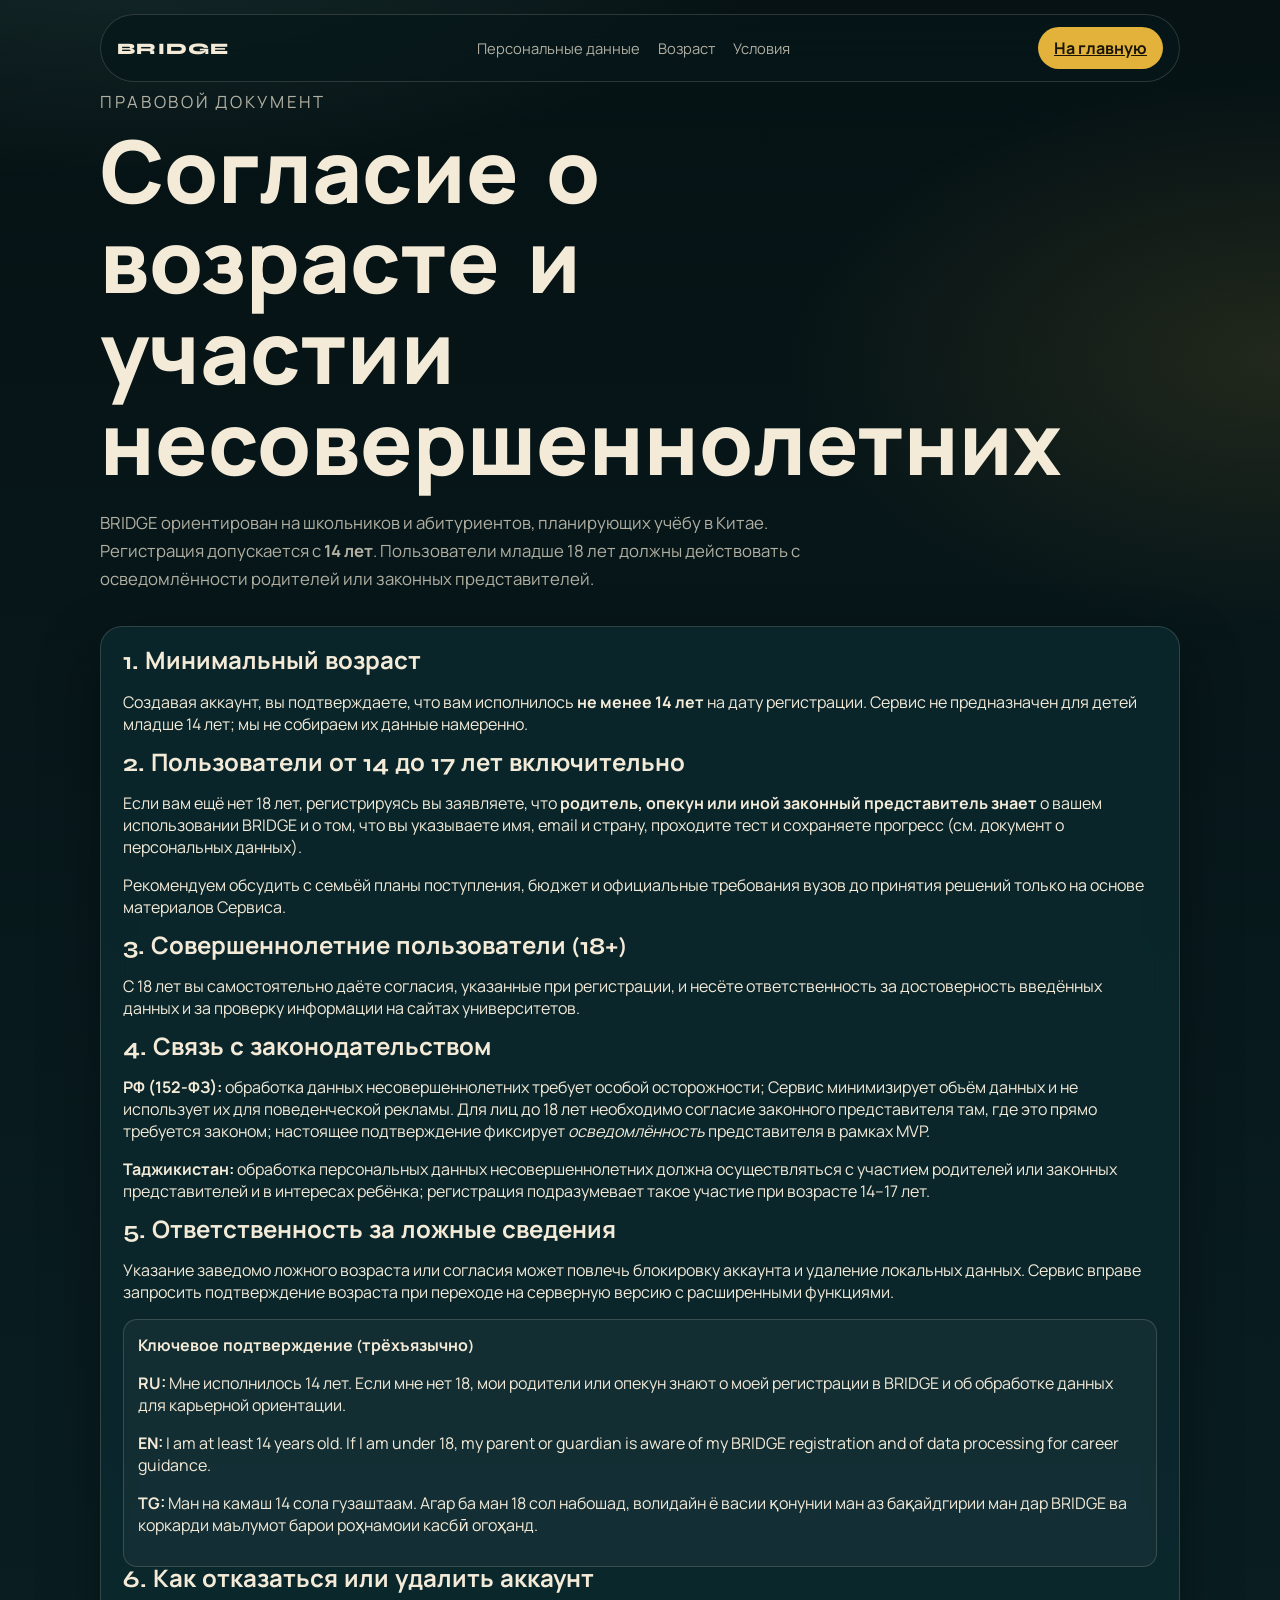
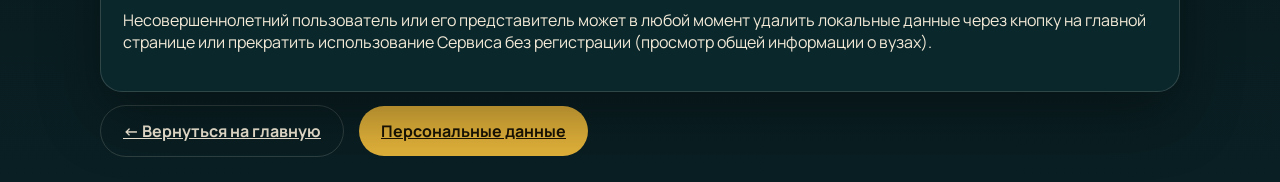
==== docs/bridge-career-guide/legal/age-consent.html @ 79f92da6 "Add BRIDGE legal pages: privacy, age consent, and terms Co-authored-by: Sher018 <Sher018@users.norep" ====
<!DOCTYPE html>
<html lang="ru">
<head>
  <meta charset="UTF-8" />
  <meta name="viewport" content="width=device-width, initial-scale=1, viewport-fit=cover" />
  <title>BRIDGE — Согласие о возрасте и участии несовершеннолетних</title>
  <meta name="description" content="Возрастные требования BRIDGE: 14+, осведомлённость родителей до 18 лет." />
  <link rel="preconnect" href="https://fonts.googleapis.com" />
  <link rel="preconnect" href="https://fonts.gstatic.com" crossorigin />
  <link href="https://fonts.googleapis.com/css2?family=Manrope:wght@400;500;600;700&family=Syne:wght@600;700;800&display=swap" rel="stylesheet" />
  <link rel="stylesheet" href="../styles.css" />
</head>
<body>
  <nav class="topnav" aria-label="Навигация">
    <a class="logo" href="../index.html">BRIDGE</a>
    <div class="nav-links">
      <a href="privacy-consent.html">Персональные данные</a>
      <a href="age-consent.html">Возраст</a>
      <a href="terms.html">Условия</a>
    </div>
    <a class="nav-cta" href="../index.html#auth">На главную</a>
  </nav>

  <main>
    <section>
      <div class="section-head">
        <p class="eyebrow">Правовой документ</p>
        <h1>Согласие о возрасте и участии несовершеннолетних</h1>
        <p class="lead">
          BRIDGE ориентирован на школьников и абитуриентов, планирующих учёбу в Китае. Регистрация допускается
          с <strong>14 лет</strong>. Пользователи младше 18 лет должны действовать с осведомлённости родителей или законных представителей.
        </p>
      </div>

      <article class="glass card">
        <h2>1. Минимальный возраст</h2>
        <p>
          Создавая аккаунт, вы подтверждаете, что вам исполнилось <strong>не менее 14 лет</strong> на дату регистрации.
          Сервис не предназначен для детей младше 14 лет; мы не собираем их данные намеренно.
        </p>

        <h2>2. Пользователи от 14 до 17 лет включительно</h2>
        <p>
          Если вам ещё нет 18 лет, регистрируясь вы заявляете, что <strong>родитель, опекун или иной законный представитель
          знает</strong> о вашем использовании BRIDGE и о том, что вы указываете имя, email и страну, проходите тест
          и сохраняете прогресс (см. документ о персональных данных).
        </p>
        <p>
          Рекомендуем обсудить с семьёй планы поступления, бюджет и официальные требования вузов до принятия решений
          только на основе материалов Сервиса.
        </p>

        <h2>3. Совершеннолетние пользователи (18+)</h2>
        <p>
          С 18 лет вы самостоятельно даёте согласия, указанные при регистрации, и несёте ответственность за достоверность
          введённых данных и за проверку информации на сайтах университетов.
        </p>

        <h2>4. Связь с законодательством</h2>
        <p>
          <strong>РФ (152-ФЗ):</strong> обработка данных несовершеннолетних требует особой осторожности; Сервис минимизирует
          объём данных и не использует их для поведенческой рекламы. Для лиц до 18 лет необходимо согласие законного представителя
          там, где это прямо требуется законом; настоящее подтверждение фиксирует <em>осведомлённость</em> представителя в рамках MVP.
        </p>
        <p>
          <strong>Таджикистан:</strong> обработка персональных данных несовершеннолетних должна осуществляться с участием
          родителей или законных представителей и в интересах ребёнка; регистрация подразумевает такое участие при возрасте 14–17 лет.
        </p>

        <h2>5. Ответственность за ложные сведения</h2>
        <p>
          Указание заведомо ложного возраста или согласия может повлечь блокировку аккаунта и удаление локальных данных.
          Сервис вправе запросить подтверждение возраста при переходе на серверную версию с расширенными функциями.
        </p>

        <div class="legal-box">
          <h4>Ключевое подтверждение (трёхъязычно)</h4>
          <p><strong>RU:</strong> Мне исполнилось 14 лет. Если мне нет 18, мои родители или опекун знают о моей регистрации в BRIDGE и об обработке данных для карьерной ориентации.</p>
          <p><strong>EN:</strong> I am at least 14 years old. If I am under 18, my parent or guardian is aware of my BRIDGE registration and of data processing for career guidance.</p>
          <p><strong>TG:</strong> Ман на камаш 14 сола гузаштаам. Агар ба ман 18 сол набошад, волидайн ё васии қонунии ман аз бақайдгирии ман дар BRIDGE ва коркарди маълумот барои роҳнамоии касбӣ огоҳанд.</p>
        </div>

        <h2>6. Как отказаться или удалить аккаунт</h2>
        <p>
          Несовершеннолетний пользователь или его представитель может в любой момент удалить локальные данные через кнопку
          на главной странице или прекратить использование Сервиса без регистрации (просмотр общей информации о вузах).
        </p>
      </article>

      <p style="margin-top: 28px;">
        <a class="btn ghost" href="../index.html">← Вернуться на главную</a>
        <a class="btn primary" href="privacy-consent.html" style="margin-left: 12px;">Персональные данные</a>
      </p>
    </section>
  </main>
</body>
</html>
---- docs/bridge-career-guide/styles.css ----
:root {
  --ink: #07171a;
  --deep: #0c2c31;
  --teal: #1f6f78;
  --mint: #7dccc4;
  --gold: #e2b23a;
  --sand: #f3ead7;
  --fog: rgba(243, 234, 215, 0.72);
  --card: rgba(12, 44, 49, 0.72);
  --line: rgba(243, 234, 215, 0.16);
  --ok: #62d6a4;
  --warn: #e2b23a;
  --soft: #9eb4b8;
  --radius: 22px;
  --shadow: 0 24px 60px rgba(0, 0, 0, 0.35);
  --font: "Manrope", system-ui, sans-serif;
  --display: "Syne", "Manrope", sans-serif;
}

* { box-sizing: border-box; }
html { scroll-behavior: smooth; }
body {
  margin: 0;
  font-family: var(--font);
  color: var(--sand);
  background:
    radial-gradient(1200px 600px at 10% -10%, rgba(126, 204, 196, 0.18), transparent 60%),
    radial-gradient(900px 500px at 100% 20%, rgba(226, 178, 58, 0.12), transparent 55%),
    linear-gradient(180deg, #061214 0%, var(--ink) 40%, #0a1f23 100%);
  min-height: 100vh;
  overflow-x: hidden;
}

img { max-width: 100%; display: block; }
button, a { font: inherit; }
button { cursor: pointer; border: 0; }

.progress-bar {
  position: fixed;
  inset: 0 0 auto;
  height: 3px;
  z-index: 100;
  background: transparent;
}
.progress-bar i {
  display: block;
  height: 100%;
  width: 0%;
  background: linear-gradient(90deg, var(--mint), var(--gold));
}

.topnav {
  position: fixed;
  top: 14px;
  left: 50%;
  transform: translateX(-50%);
  width: min(1080px, calc(100% - 24px));
  z-index: 90;
  display: flex;
  align-items: center;
  justify-content: space-between;
  gap: 16px;
  padding: 12px 16px;
  border: 1px solid var(--line);
  border-radius: 999px;
  background: rgba(7, 23, 26, 0.7);
  backdrop-filter: blur(16px);
}
.logo {
  font-family: var(--display);
  font-weight: 800;
  letter-spacing: 0.08em;
  color: var(--sand);
  text-decoration: none;
}
.nav-links {
  display: flex;
  gap: 18px;
}
.nav-links a {
  color: var(--fog);
  text-decoration: none;
  font-size: 0.92rem;
}
.nav-links a:hover { color: var(--gold); }
.nav-cta {
  background: var(--gold);
  color: #1a1405;
  border-radius: 999px;
  padding: 10px 16px;
  font-weight: 700;
}

.hero {
  position: relative;
  min-height: 100vh;
  display: grid;
  align-items: end;
  padding: 120px 20px 64px;
}
.hero-media {
  position: absolute;
  inset: 0;
  z-index: 0;
}
.hero-media img {
  width: 100%;
  height: 100%;
  object-fit: cover;
  animation: ken 18s ease-in-out infinite alternate;
}
.hero-shade {
  position: absolute;
  inset: 0;
  background:
    linear-gradient(180deg, rgba(6, 18, 20, 0.35) 0%, rgba(6, 18, 20, 0.55) 40%, rgba(6, 18, 20, 0.96) 100%),
    linear-gradient(90deg, rgba(6, 18, 20, 0.75), transparent 55%);
}
.hero-content {
  position: relative;
  z-index: 1;
  width: min(980px, 100%);
  margin: 0 auto;
}
.eyebrow {
  text-transform: uppercase;
  letter-spacing: 0.16em;
  font-size: 0.78rem;
  color: var(--mint);
  margin: 0 0 14px;
}
h1, h2, h3 { font-family: var(--display); line-height: 1.05; margin: 0; }
h1 {
  font-size: clamp(2.6rem, 8vw, 5.4rem);
  font-weight: 800;
  max-width: 12ch;
}
h1 span {
  background: linear-gradient(90deg, var(--gold), #f3ead7 55%, var(--mint));
  -webkit-background-clip: text;
  background-clip: text;
  color: transparent;
}
.hero-lead {
  max-width: 38rem;
  font-size: 1.12rem;
  color: var(--fog);
  line-height: 1.6;
  margin: 22px 0 28px;
}
.hero-actions, .finale-actions { display: flex; flex-wrap: wrap; gap: 12px; }
.btn {
  border-radius: 999px;
  padding: 14px 22px;
  font-weight: 700;
  transition: transform 0.2s ease, background 0.2s ease, color 0.2s ease;
}
.btn:hover { transform: translateY(-2px); }
.btn.primary { background: var(--gold); color: #1a1405; }
.btn.ghost {
  background: transparent;
  color: var(--sand);
  border: 1px solid var(--line);
}
.btn.tiny {
  margin-top: 10px;
  padding: 8px 12px;
  font-size: 0.85rem;
  background: rgba(255,255,255,0.06);
  color: var(--sand);
  border: 1px solid var(--line);
  border-radius: 999px;
}
.hero-stats {
  display: grid;
  grid-template-columns: repeat(3, minmax(0, 1fr));
  gap: 12px;
  margin-top: 36px;
  max-width: 560px;
}
.hero-stats div {
  border: 1px solid var(--line);
  border-radius: 18px;
  padding: 14px 16px;
  background: rgba(7, 23, 26, 0.45);
}
.hero-stats strong {
  display: block;
  font-family: var(--display);
  font-size: 1.35rem;
}
.hero-stats span {
  color: var(--soft);
  font-size: 0.86rem;
}

section {
  width: min(1080px, calc(100% - 32px));
  margin: 0 auto;
  padding: 88px 0 24px;
}
.section-head { max-width: 720px; margin-bottom: 34px; }
.section-head h2 {
  font-size: clamp(2rem, 5vw, 3.3rem);
  margin-bottom: 12px;
}
.section-head p, .lead {
  color: var(--fog);
  line-height: 1.65;
  font-size: 1.05rem;
}

.glass {
  background: var(--card);
  border: 1px solid var(--line);
  border-radius: var(--radius);
  box-shadow: var(--shadow);
  backdrop-filter: blur(14px);
}
.card { padding: 22px; }
.card h3 { margin-bottom: 14px; font-size: 1.25rem; }
.card-grid {
  display: grid;
  grid-template-columns: repeat(3, minmax(0, 1fr));
  gap: 16px;
}
.chip-list {
  list-style: none;
  margin: 0;
  padding: 0;
  display: grid;
  gap: 10px;
}
.chip-list li {
  padding: 10px 12px;
  border-radius: 14px;
  background: rgba(125, 204, 196, 0.1);
  border: 1px solid rgba(125, 204, 196, 0.18);
}
.chip-list.muted li {
  background: rgba(255,255,255,0.04);
  border-color: var(--line);
  color: var(--fog);
}
.quote-card {
  padding: 24px;
  border-radius: var(--radius);
  background:
    linear-gradient(160deg, rgba(226, 178, 58, 0.22), rgba(12, 44, 49, 0.85));
  border: 1px solid rgba(226, 178, 58, 0.35);
}
.quote-card p {
  font-family: var(--display);
  font-size: 1.25rem;
  line-height: 1.35;
  margin: 0 0 14px;
}
.quote-card span { color: var(--fog); }

.meter-block {
  margin-top: 22px;
  padding: 24px;
  border-radius: var(--radius);
  border: 1px solid var(--line);
  background: rgba(7, 23, 26, 0.55);
}
.meter-block h3 { margin-bottom: 18px; }
.meters { display: grid; gap: 14px; }
.meter {
  display: grid;
  grid-template-columns: 180px 1fr;
  gap: 12px;
  align-items: center;
}
.meter span { color: var(--fog); font-size: 0.92rem; }
.meter i {
  height: 12px;
  border-radius: 999px;
  background: rgba(255,255,255,0.08);
  position: relative;
  overflow: hidden;
}
.meter i::after {
  content: "";
  position: absolute;
  inset: 0 auto 0 0;
  width: var(--v);
  border-radius: inherit;
  background: linear-gradient(90deg, var(--mint), var(--gold));
  transform: scaleX(0);
  transform-origin: left;
  transition: transform 1s ease;
}
.meter.visible i::after { transform: scaleX(1); }
.meter.weak i::after { background: linear-gradient(90deg, #8a6a4a, #c47b5a); }

.path {
  position: relative;
  width: 100%;
  max-width: none;
  padding: 0;
  margin: 72px 0;
  min-height: 720px;
  display: grid;
  align-items: center;
}
.path-bg {
  position: absolute;
  inset: 0;
}
.path-bg img {
  width: 100%;
  height: 100%;
  object-fit: cover;
  filter: saturate(0.9);
}
.path-shade {
  position: absolute;
  inset: 0;
  background:
    linear-gradient(90deg, rgba(6,18,20,0.92) 0%, rgba(6,18,20,0.78) 45%, rgba(6,18,20,0.55) 100%);
}
.path-inner {
  position: relative;
  z-index: 1;
  width: min(1080px, calc(100% - 32px));
  margin: 0 auto;
  padding: 72px 0;
}
.path-inner h2 {
  font-size: clamp(2rem, 5vw, 3.4rem);
  margin-bottom: 14px;
}
.path-choices {
  display: grid;
  grid-template-columns: 1.2fr 1fr;
  gap: 16px;
  margin-top: 28px;
}
.choice {
  padding: 24px;
  border-radius: var(--radius);
  border: 1px solid var(--line);
  background: rgba(7, 23, 26, 0.7);
}
.choice .tag {
  display: inline-block;
  margin: 0 0 10px;
  padding: 6px 10px;
  border-radius: 999px;
  font-size: 0.78rem;
  letter-spacing: 0.08em;
  text-transform: uppercase;
}
.choice.yes .tag { background: rgba(98, 214, 164, 0.18); color: var(--ok); }
.choice.no .tag { background: rgba(196, 123, 90, 0.18); color: #e0a488; }
.choice h3 { margin-bottom: 10px; }
.choice p:last-child { color: var(--fog); line-height: 1.55; margin: 0; }
.one-liner {
  margin-top: 22px;
  padding: 18px 20px;
  border-left: 3px solid var(--gold);
  background: rgba(226, 178, 58, 0.08);
}
.one-liner p { margin: 0; font-size: 1.1rem; }

.uni-filters {
  display: flex;
  flex-wrap: wrap;
  gap: 10px;
  margin-bottom: 18px;
}
.uni-filters button {
  padding: 10px 14px;
  border-radius: 999px;
  background: rgba(255,255,255,0.05);
  color: var(--fog);
  border: 1px solid var(--line);
}
.uni-filters button.active {
  background: var(--gold);
  color: #1a1405;
  border-color: transparent;
}
.uni-track {
  display: grid;
  grid-auto-flow: column;
  grid-auto-columns: minmax(260px, 300px);
  gap: 14px;
  overflow-x: auto;
  padding-bottom: 10px;
  scroll-snap-type: x mandatory;
}
.uni-track::-webkit-scrollbar { height: 8px; }
.uni-track::-webkit-scrollbar-thumb {
  background: rgba(226, 178, 58, 0.45);
  border-radius: 999px;
}
.uni-card {
  scroll-snap-align: start;
  min-height: 280px;
  padding: 20px;
  border-radius: var(--radius);
  border: 1px solid var(--line);
  background: linear-gradient(180deg, rgba(18, 52, 57, 0.95), rgba(8, 24, 27, 0.95));
  display: flex;
  flex-direction: column;
  gap: 10px;
  transition: transform 0.25s ease, border-color 0.25s ease;
}
.uni-card:hover {
  transform: translateY(-4px);
  border-color: rgba(226, 178, 58, 0.45);
}
.uni-card.hidden { display: none; }
.uni-rank {
  font-family: var(--display);
  color: var(--gold);
  font-size: 1.4rem;
}
.uni-card h3 { font-size: 1.25rem; }
.major {
  color: var(--mint);
  margin: 0;
  font-weight: 600;
}
.uni-card p:not(.major) {
  color: var(--fog);
  line-height: 1.5;
  margin: 0;
  flex: 1;
}
.uni-meta {
  display: flex;
  gap: 8px;
  flex-wrap: wrap;
}
.uni-meta span {
  font-size: 0.8rem;
  padding: 6px 10px;
  border-radius: 999px;
  background: rgba(255,255,255,0.06);
  border: 1px solid var(--line);
}
.uni-card.dream { box-shadow: inset 0 0 0 1px rgba(98, 214, 164, 0.25); }
.uni-card.real { box-shadow: inset 0 0 0 1px rgba(226, 178, 58, 0.2); }

.checklist-panel { padding: 22px; }
.check-progress {
  display: flex;
  gap: 18px;
  align-items: center;
  margin-bottom: 22px;
  padding-bottom: 18px;
  border-bottom: 1px solid var(--line);
}
.ring {
  --p: 0;
  width: 84px;
  height: 84px;
  border-radius: 50%;
  display: grid;
  place-items: center;
  background:
    radial-gradient(circle at center, rgba(7,23,26,0.95) 58%, transparent 59%),
    conic-gradient(var(--gold) calc(var(--p) * 1%), rgba(255,255,255,0.08) 0);
}
.ring strong { font-family: var(--display); font-size: 1.1rem; }
.check-groups { display: grid; gap: 18px; }
.check-group h4 {
  margin: 0 0 10px;
  font-family: var(--display);
  font-size: 1.15rem;
}
.check-item {
  display: grid;
  grid-template-columns: 28px 1fr;
  gap: 12px;
  align-items: start;
  padding: 12px 12px;
  border-radius: 16px;
  border: 1px solid transparent;
  transition: background 0.2s ease, border-color 0.2s ease;
}
.check-item:hover {
  background: rgba(255,255,255,0.03);
}
.check-item input {
  width: 20px;
  height: 20px;
  margin-top: 2px;
  accent-color: var(--gold);
}
.check-item label {
  cursor: pointer;
  line-height: 1.45;
}
.check-item label small {
  display: block;
  color: var(--soft);
  margin-top: 4px;
}
.check-item.done label {
  color: var(--mint);
  text-decoration: line-through;
  text-decoration-color: rgba(125, 204, 196, 0.45);
}
.check-item.done label small {
  text-decoration: none;
  color: var(--soft);
}

.timeline {
  display: grid;
  grid-template-columns: repeat(5, minmax(0, 1fr));
  gap: 12px;
}
.tl {
  padding: 18px;
  border-radius: 20px;
  border: 1px solid var(--line);
  background: rgba(12, 44, 49, 0.55);
  min-height: 210px;
}
.tl span {
  display: inline-block;
  margin-bottom: 10px;
  color: var(--gold);
  font-size: 0.8rem;
  letter-spacing: 0.08em;
  text-transform: uppercase;
}
.tl h3 { margin-bottom: 10px; font-size: 1.15rem; }
.tl p { margin: 0; color: var(--fog); line-height: 1.5; font-size: 0.95rem; }
.week {
  margin-top: 18px;
  padding: 22px;
}
.week h3 { margin-bottom: 14px; }
.week-grid {
  display: grid;
  grid-template-columns: repeat(7, minmax(0, 1fr));
  gap: 10px;
}
.week-grid div {
  padding: 12px;
  border-radius: 16px;
  background: rgba(255,255,255,0.04);
  border: 1px solid var(--line);
  min-height: 110px;
}
.week-grid b {
  display: block;
  font-family: var(--display);
  margin-bottom: 8px;
  color: var(--mint);
}
.week-grid span {
  color: var(--fog);
  font-size: 0.88rem;
  line-height: 1.4;
}

.finale {
  padding-bottom: 80px;
}
.finale-card {
  padding: clamp(28px, 6vw, 48px);
  border-radius: 28px;
  border: 1px solid rgba(226, 178, 58, 0.35);
  background:
    linear-gradient(135deg, rgba(226, 178, 58, 0.16), rgba(12, 44, 49, 0.9) 45%),
    url("assets/bridge-campus.jpg") center/cover;
  background-blend-mode: multiply, normal;
}
.finale-card h2 {
  font-size: clamp(2rem, 5vw, 3.4rem);
  max-width: 16ch;
  margin-bottom: 14px;
}
.finale-card > p {
  max-width: 40rem;
  color: var(--fog);
  line-height: 1.6;
  margin-bottom: 22px;
}

.footer {
  text-align: center;
  padding: 24px 16px 40px;
  color: var(--soft);
  font-size: 0.9rem;
}

.reveal {
  opacity: 0;
  transform: translateY(22px);
  transition: opacity 0.7s ease, transform 0.7s ease;
}
.reveal.visible {
  opacity: 1;
  transform: none;
}
.delay-1 { transition-delay: 0.08s; }
.delay-2 { transition-delay: 0.16s; }
.delay-3 { transition-delay: 0.24s; }
.delay-4 { transition-delay: 0.32s; }

@keyframes ken {
  from { transform: scale(1.05) translate3d(0, 0, 0); }
  to { transform: scale(1.12) translate3d(-1.5%, -1%, 0); }
}

@media (max-width: 960px) {
  .nav-links { display: none; }
  .card-grid,
  .path-choices,
  .timeline,
  .week-grid {
    grid-template-columns: 1fr;
  }
  .meter {
    grid-template-columns: 1fr;
    gap: 6px;
  }
  .hero-stats { grid-template-columns: 1fr; }
  .week-grid div { min-height: auto; }
}

@media print {
  .topnav, .progress-bar, .nav-cta, #resetChecks, .uni-filters { display: none !important; }
  body { background: white; color: black; }
  .glass, .uni-card, .tl, .choice, .finale-card { box-shadow: none; break-inside: avoid; }
}

/* ---- Auth / Test / Modal upgrades ---- */
.nav-right { display: flex; align-items: center; gap: 10px; }
.user-pill {
  padding: 8px 12px;
  border-radius: 999px;
  background: rgba(125, 204, 196, 0.15);
  border: 1px solid rgba(125, 204, 196, 0.35);
  color: var(--mint);
  font-size: 0.85rem;
  max-width: 140px;
  overflow: hidden;
  text-overflow: ellipsis;
  white-space: nowrap;
}
.auth-grid {
  display: grid;
  grid-template-columns: 1.1fr 0.9fr;
  gap: 16px;
}
.auth-card { padding: 22px; display: grid; gap: 12px; }
.auth-card h3 { margin: 0 0 4px; }
.auth-card label {
  display: grid;
  gap: 6px;
  font-size: 0.92rem;
  color: var(--fog);
}
.auth-card input,
.auth-card select {
  width: 100%;
  border-radius: 12px;
  border: 1px solid var(--line);
  background: rgba(0,0,0,0.25);
  color: var(--sand);
  padding: 12px 14px;
  font: inherit;
}
.checkline {
  grid-template-columns: 20px 1fr !important;
  align-items: start;
  gap: 10px !important;
}
.checkline input { width: 18px; height: 18px; margin-top: 2px; accent-color: var(--gold); }
.form-note { min-height: 1.2em; color: var(--mint); margin: 0; font-size: 0.9rem; }
.legal-box {
  margin-top: 8px;
  padding: 14px;
  border-radius: 14px;
  background: rgba(255,255,255,0.04);
  border: 1px solid var(--line);
}
.legal-box h4 { margin: 0 0 8px; font-family: var(--display); }
.legal-box ul { margin: 0; padding-left: 18px; color: var(--soft); font-size: 0.86rem; line-height: 1.5; }

.test-panel { padding: 22px; min-height: 220px; }
.locked-note { color: var(--soft); }
.test-progress { color: var(--gold); font-size: 0.85rem; letter-spacing: 0.08em; text-transform: uppercase; margin-bottom: 10px; }
.test-options { display: grid; gap: 10px; margin-top: 16px; }
.test-opt {
  text-align: left;
  padding: 14px 16px;
  border-radius: 16px;
  border: 1px solid var(--line);
  background: rgba(255,255,255,0.04);
  color: var(--sand);
  transition: border-color 0.2s ease, transform 0.2s ease;
}
.test-opt:hover {
  border-color: rgba(226, 178, 58, 0.55);
  transform: translateY(-2px);
}
.result-unis { display: grid; gap: 10px; margin: 16px 0; }
.result-uni {
  display: grid;
  gap: 4px;
  text-align: left;
  padding: 14px 16px;
  border-radius: 16px;
  border: 1px solid rgba(125, 204, 196, 0.3);
  background: rgba(125, 204, 196, 0.08);
  color: var(--sand);
}
.result-uni span { color: var(--mint); font-size: 0.92rem; }
.result-uni em { color: var(--gold); font-style: normal; font-size: 0.9rem; }

.uni-card { cursor: pointer; }
.uni-card.is-mine { box-shadow: inset 0 0 0 1px rgba(125, 204, 196, 0.55); }
.uni-click-hint {
  display: block;
  margin-top: 4px;
  font-size: 0.78rem;
  color: var(--gold);
}
.hint-line { color: var(--soft); font-size: 0.9rem; margin-top: 10px; }
.empty-unis { color: var(--soft); padding: 20px; }

.modal[hidden] { display: none !important; }
.modal {
  position: fixed;
  inset: 0;
  z-index: 200;
  display: grid;
  place-items: center;
  padding: 18px;
}
.modal-backdrop {
  position: absolute;
  inset: 0;
  background: rgba(0,0,0,0.65);
  backdrop-filter: blur(4px);
}
.modal-sheet {
  position: relative;
  z-index: 1;
  width: min(920px, 100%);
  max-height: min(90vh, 900px);
  overflow: auto;
  border-radius: 24px;
  border: 1px solid rgba(226, 178, 58, 0.35);
  background: linear-gradient(180deg, #0f3035, #07171a);
  padding: 24px 22px 28px;
  box-shadow: var(--shadow);
}
.modal-close {
  position: sticky;
  top: 0;
  float: right;
  width: 40px;
  height: 40px;
  border-radius: 50%;
  background: rgba(255,255,255,0.08);
  color: var(--sand);
  font-size: 1.4rem;
  line-height: 1;
}
.modal-major { color: var(--mint); font-weight: 600; margin: 8px 0; }
.modal-blurb { color: var(--fog); line-height: 1.55; }
.modal-links { display: flex; flex-wrap: wrap; gap: 8px; margin: 14px 0 18px; }
.modal-grid {
  display: grid;
  grid-template-columns: 1fr 1fr;
  gap: 14px;
  margin-bottom: 14px;
}
.modal-block {
  padding: 14px;
  border-radius: 18px;
  border: 1px solid var(--line);
  background: rgba(255,255,255,0.03);
}
.modal-block h3 { margin: 0 0 10px; font-size: 1.1rem; }
.info-table {
  width: 100%;
  border-collapse: collapse;
  font-size: 0.9rem;
}
.info-table th,
.info-table td {
  border-bottom: 1px solid var(--line);
  padding: 8px 6px;
  text-align: left;
  vertical-align: top;
}
.info-table th { color: var(--soft); font-weight: 600; }
.info-table tr.total td { color: var(--gold); font-weight: 700; border-bottom: 0; }
.muted { color: var(--soft); font-size: 0.86rem; }
.cost-bars { display: grid; gap: 8px; margin-top: 12px; }
.cbar {
  display: grid;
  grid-template-columns: 70px 1fr;
  gap: 8px;
  align-items: center;
  font-size: 0.8rem;
  color: var(--soft);
}
.cbar i {
  height: 10px;
  border-radius: 999px;
  background: rgba(255,255,255,0.08);
  position: relative;
  overflow: hidden;
}
.cbar i::after {
  content: "";
  position: absolute;
  inset: 0 auto 0 0;
  width: var(--w);
  background: linear-gradient(90deg, var(--mint), var(--gold));
  border-radius: inherit;
}

@media (max-width: 960px) {
  .auth-grid,
  .modal-grid { grid-template-columns: 1fr; }
  .nav-links { display: none; }
}
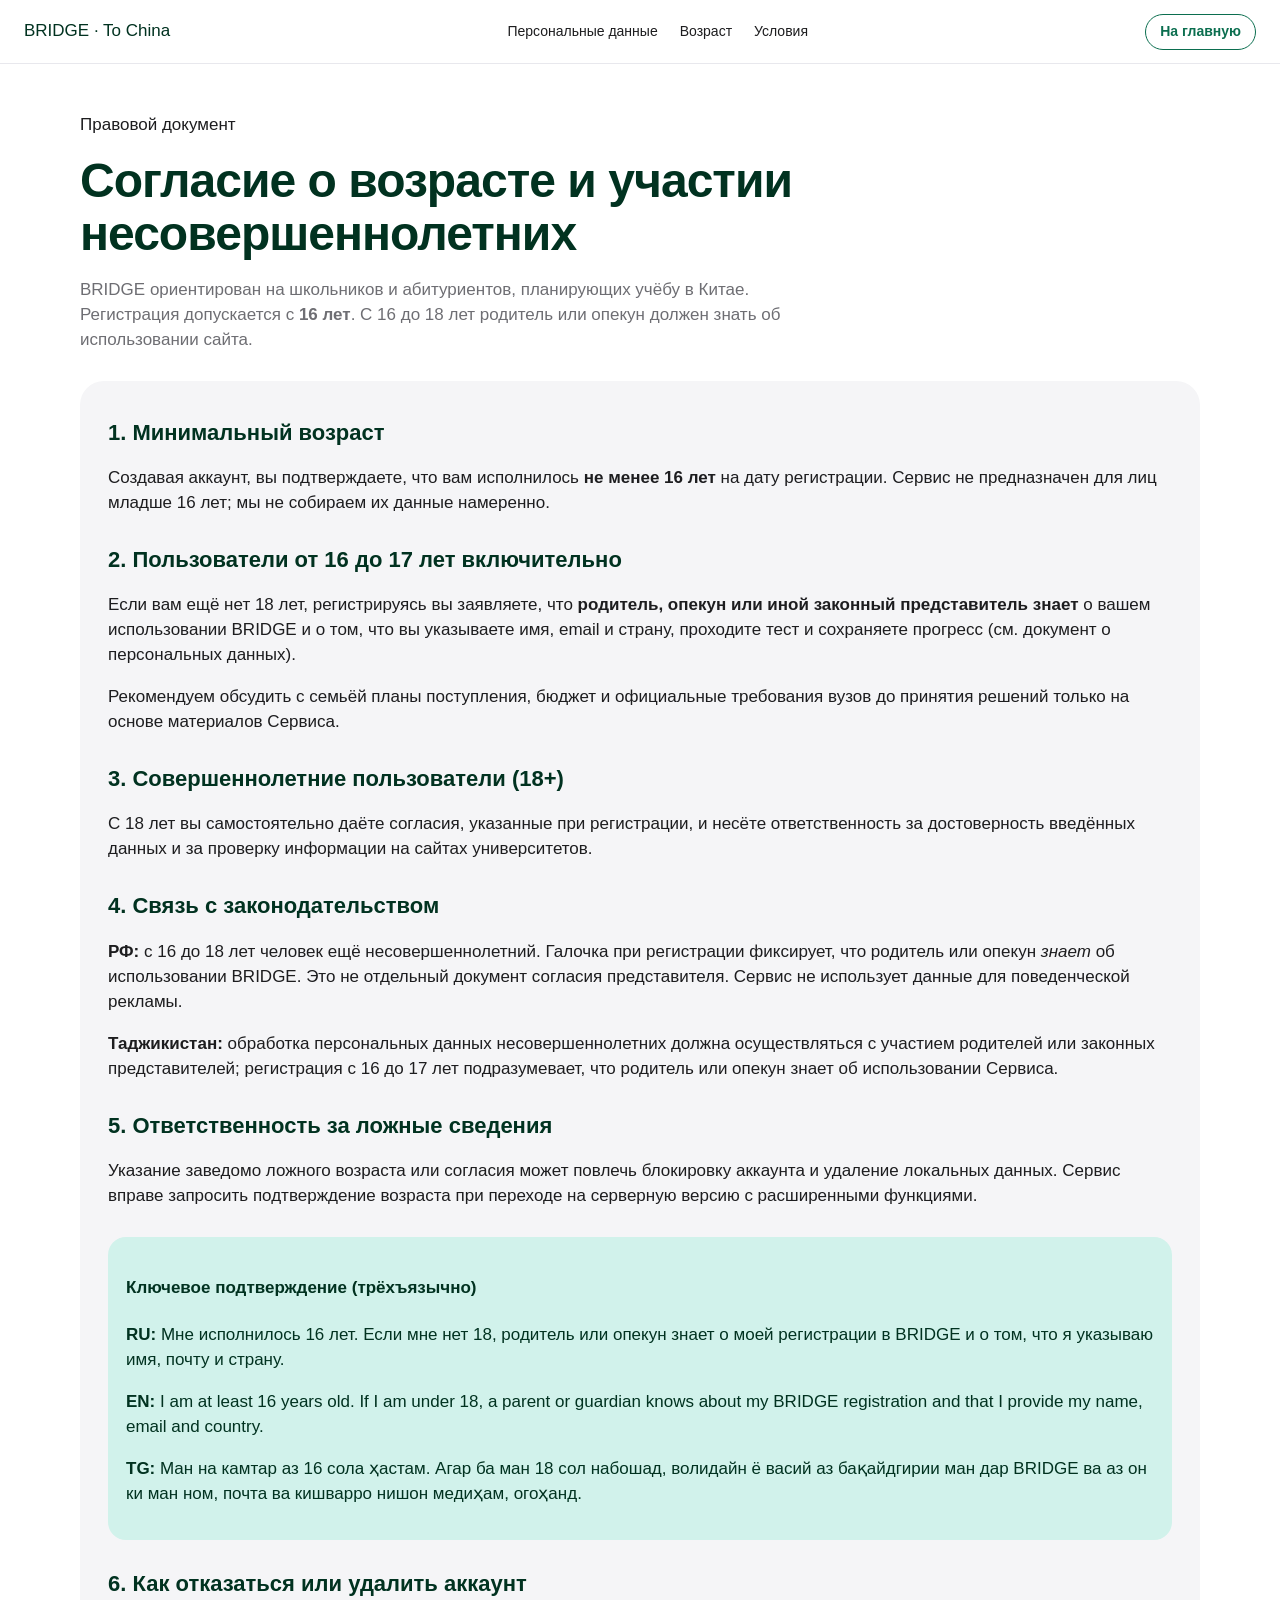
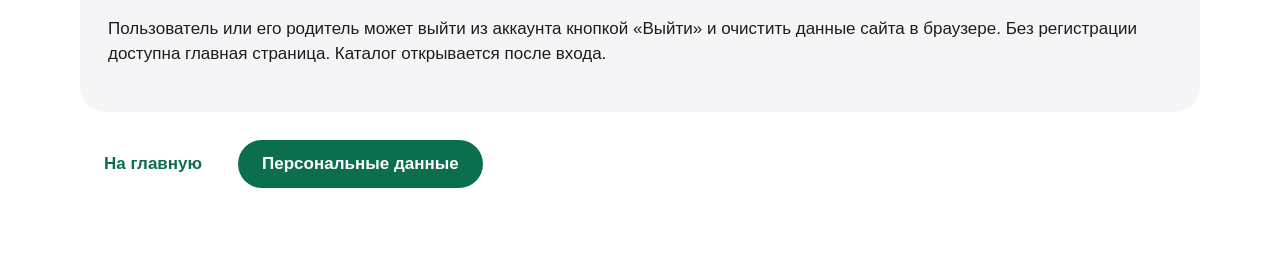
==== commit 0cec02bc: "docs(legal): name the operator, disclose email path, set age 16 Record Sheroz Yunusov as the data op" ====
--- a/docs/bridge-career-guide/legal/age-consent.html
+++ b/docs/bridge-career-guide/legal/age-consent.html
@@ -4,42 +4,37 @@
   <meta charset="UTF-8" />
   <meta name="viewport" content="width=device-width, initial-scale=1, viewport-fit=cover" />
   <title>BRIDGE — Согласие о возрасте и участии несовершеннолетних</title>
-  <meta name="description" content="Возрастные требования BRIDGE: 14+, осведомлённость родителей до 18 лет." />
-  <link rel="preconnect" href="https://fonts.googleapis.com" />
-  <link rel="preconnect" href="https://fonts.gstatic.com" crossorigin />
-  <link href="https://fonts.googleapis.com/css2?family=Manrope:wght@400;500;600;700&family=Syne:wght@600;700;800&display=swap" rel="stylesheet" />
+  <meta name="description" content="Возрастные требования BRIDGE: регистрация с 16 лет, до 18 лет родитель или опекун в курсе." />
   <link rel="stylesheet" href="../styles.css" />
 </head>
 <body>
-  <nav class="topnav" aria-label="Навигация">
-    <a class="logo" href="../index.html">BRIDGE</a>
+  <nav class="nav" aria-label="Навигация">
+    <a class="nav-brand" href="../index.html">BRIDGE · To China</a>
     <div class="nav-links">
       <a href="privacy-consent.html">Персональные данные</a>
       <a href="age-consent.html">Возраст</a>
       <a href="terms.html">Условия</a>
     </div>
-    <a class="nav-cta" href="../index.html#auth">На главную</a>
+    <a class="btn btn--tiny btn--secondary" href="../index.html#/auth">На главную</a>
   </nav>
 
-  <main>
-    <section>
-      <div class="section-head">
+  <main class="legal-page">
+    <div class="wrap">
         <p class="eyebrow">Правовой документ</p>
         <h1>Согласие о возрасте и участии несовершеннолетних</h1>
         <p class="lead">
           BRIDGE ориентирован на школьников и абитуриентов, планирующих учёбу в Китае. Регистрация допускается
-          с <strong>14 лет</strong>. Пользователи младше 18 лет должны действовать с осведомлённости родителей или законных представителей.
+          с <strong>16 лет</strong>. С 16 до 18 лет родитель или опекун должен знать об использовании сайта.
         </p>
-      </div>
 
-      <article class="glass card">
+      <article>
         <h2>1. Минимальный возраст</h2>
         <p>
-          Создавая аккаунт, вы подтверждаете, что вам исполнилось <strong>не менее 14 лет</strong> на дату регистрации.
-          Сервис не предназначен для детей младше 14 лет; мы не собираем их данные намеренно.
+          Создавая аккаунт, вы подтверждаете, что вам исполнилось <strong>не менее 16 лет</strong> на дату регистрации.
+          Сервис не предназначен для лиц младше 16 лет; мы не собираем их данные намеренно.
         </p>
 
-        <h2>2. Пользователи от 14 до 17 лет включительно</h2>
+        <h2>2. Пользователи от 16 до 17 лет включительно</h2>
         <p>
           Если вам ещё нет 18 лет, регистрируясь вы заявляете, что <strong>родитель, опекун или иной законный представитель
           знает</strong> о вашем использовании BRIDGE и о том, что вы указываете имя, email и страну, проходите тест
@@ -58,13 +53,13 @@
 
         <h2>4. Связь с законодательством</h2>
         <p>
-          <strong>РФ (152-ФЗ):</strong> обработка данных несовершеннолетних требует особой осторожности; Сервис минимизирует
-          объём данных и не использует их для поведенческой рекламы. Для лиц до 18 лет необходимо согласие законного представителя
-          там, где это прямо требуется законом; настоящее подтверждение фиксирует <em>осведомлённость</em> представителя в рамках MVP.
+          <strong>РФ:</strong> с 16 до 18 лет человек ещё несовершеннолетний. Галочка при регистрации фиксирует,
+          что родитель или опекун <em>знает</em> об использовании BRIDGE. Это не отдельный документ согласия представителя.
+          Сервис не использует данные для поведенческой рекламы.
         </p>
         <p>
           <strong>Таджикистан:</strong> обработка персональных данных несовершеннолетних должна осуществляться с участием
-          родителей или законных представителей и в интересах ребёнка; регистрация подразумевает такое участие при возрасте 14–17 лет.
+          родителей или законных представителей; регистрация с 16 до 17 лет подразумевает, что родитель или опекун знает об использовании Сервиса.
         </p>
 
         <h2>5. Ответственность за ложные сведения</h2>
@@ -75,23 +70,23 @@
 
         <div class="legal-box">
           <h4>Ключевое подтверждение (трёхъязычно)</h4>
-          <p><strong>RU:</strong> Мне исполнилось 14 лет. Если мне нет 18, мои родители или опекун знают о моей регистрации в BRIDGE и об обработке данных для карьерной ориентации.</p>
-          <p><strong>EN:</strong> I am at least 14 years old. If I am under 18, my parent or guardian is aware of my BRIDGE registration and of data processing for career guidance.</p>
-          <p><strong>TG:</strong> Ман на камаш 14 сола гузаштаам. Агар ба ман 18 сол набошад, волидайн ё васии қонунии ман аз бақайдгирии ман дар BRIDGE ва коркарди маълумот барои роҳнамоии касбӣ огоҳанд.</p>
+          <p><strong>RU:</strong> Мне исполнилось 16 лет. Если мне нет 18, родитель или опекун знает о моей регистрации в BRIDGE и о том, что я указываю имя, почту и страну.</p>
+          <p><strong>EN:</strong> I am at least 16 years old. If I am under 18, a parent or guardian knows about my BRIDGE registration and that I provide my name, email and country.</p>
+          <p><strong>TG:</strong> Ман на камтар аз 16 сола ҳастам. Агар ба ман 18 сол набошад, волидайн ё васий аз бақайдгирии ман дар BRIDGE ва аз он ки ман ном, почта ва кишварро нишон медиҳам, огоҳанд.</p>
         </div>
 
         <h2>6. Как отказаться или удалить аккаунт</h2>
         <p>
-          Несовершеннолетний пользователь или его представитель может в любой момент удалить локальные данные через кнопку
-          на главной странице или прекратить использование Сервиса без регистрации (просмотр общей информации о вузах).
+          Пользователь или его родитель может выйти из аккаунта кнопкой «Выйти» и очистить данные сайта в браузере.
+          Без регистрации доступна главная страница. Каталог открывается после входа.
         </p>
       </article>
 
-      <p style="margin-top: 28px;">
-        <a class="btn ghost" href="../index.html">← Вернуться на главную</a>
-        <a class="btn primary" href="privacy-consent.html" style="margin-left: 12px;">Персональные данные</a>
+      <p class="legal-actions">
+        <a class="btn btn--ghost" href="../index.html">На главную</a>
+        <a class="btn btn--primary" href="privacy-consent.html">Персональные данные</a>
       </p>
-    </section>
+    </div>
   </main>
 </body>
 </html>
--- a/docs/bridge-career-guide/styles.css
+++ b/docs/bridge-career-guide/styles.css
@@ -1,831 +1,291 @@
 :root {
-  --ink: #07171a;
-  --deep: #0c2c31;
-  --teal: #1f6f78;
-  --mint: #7dccc4;
-  --gold: #e2b23a;
-  --sand: #f3ead7;
-  --fog: rgba(243, 234, 215, 0.72);
-  --card: rgba(12, 44, 49, 0.72);
-  --line: rgba(243, 234, 215, 0.16);
-  --ok: #62d6a4;
-  --warn: #e2b23a;
-  --soft: #9eb4b8;
-  --radius: 22px;
-  --shadow: 0 24px 60px rgba(0, 0, 0, 0.35);
-  --font: "Manrope", system-ui, sans-serif;
-  --display: "Syne", "Manrope", sans-serif;
-}
-
+  --brand-900: #013220;
+  --brand-600: #0B6E4F;
+  --brand-400: #50C878;
+  --brand-100: #D1F2EB;
+  --n-0: #FFFFFF;
+  --n-50: #F5F5F7;
+  --n-100: #E8E8ED;
+  --n-500: #6E6E73;
+  --n-900: #1D1D1F;
+  --ok: #50C878;
+  --warn: #B8860B;
+  --err: #C0392B;
+  --r-sm: 12px;
+  --r-md: 18px;
+  --r-lg: 24px;
+  --r-pill: 999px;
+  --shadow-1: 0 2px 12px rgba(1, 50, 32, 0.06);
+  --shadow-2: 0 12px 40px rgba(1, 50, 32, 0.12);
+  --font: -apple-system, BlinkMacSystemFont, "SF Pro Text", Inter, "Segoe UI", sans-serif;
+  --ease: cubic-bezier(0.22, 0.61, 0.36, 1);
+  --dur: 320ms;
+  --nav-h: 64px;
+}
 * { box-sizing: border-box; }
 html { scroll-behavior: smooth; }
 body {
   margin: 0;
   font-family: var(--font);
-  color: var(--sand);
-  background:
-    radial-gradient(1200px 600px at 10% -10%, rgba(126, 204, 196, 0.18), transparent 60%),
-    radial-gradient(900px 500px at 100% 20%, rgba(226, 178, 58, 0.12), transparent 55%),
-    linear-gradient(180deg, #061214 0%, var(--ink) 40%, #0a1f23 100%);
+  font-size: 17px;
+  line-height: 1.47;
+  color: var(--n-900);
+  background: var(--n-0);
   min-height: 100vh;
-  overflow-x: hidden;
-}
-
+}
 img { max-width: 100%; display: block; }
 button, a { font: inherit; }
-button { cursor: pointer; border: 0; }
-
-.progress-bar {
-  position: fixed;
-  inset: 0 0 auto;
-  height: 3px;
-  z-index: 100;
-  background: transparent;
-}
-.progress-bar i {
-  display: block;
-  height: 100%;
-  width: 0%;
-  background: linear-gradient(90deg, var(--mint), var(--gold));
-}
-
-.topnav {
-  position: fixed;
-  top: 14px;
-  left: 50%;
-  transform: translateX(-50%);
-  width: min(1080px, calc(100% - 24px));
-  z-index: 90;
+button { cursor: pointer; border: 0; background: none; }
+a { color: var(--brand-600); text-decoration: none; }
+a:hover { text-decoration: underline; }
+
+.nav {
+  position: sticky;
+  top: 0;
+  z-index: 50;
+  height: var(--nav-h);
   display: flex;
   align-items: center;
   justify-content: space-between;
   gap: 16px;
-  padding: 12px 16px;
-  border: 1px solid var(--line);
-  border-radius: 999px;
-  background: rgba(7, 23, 26, 0.7);
-  backdrop-filter: blur(16px);
-}
-.logo {
-  font-family: var(--display);
-  font-weight: 800;
-  letter-spacing: 0.08em;
-  color: var(--sand);
-  text-decoration: none;
-}
-.nav-links {
-  display: flex;
-  gap: 18px;
-}
-.nav-links a {
-  color: var(--fog);
-  text-decoration: none;
-  font-size: 0.92rem;
-}
-.nav-links a:hover { color: var(--gold); }
-.nav-cta {
-  background: var(--gold);
-  color: #1a1405;
-  border-radius: 999px;
-  padding: 10px 16px;
-  font-weight: 700;
-}
-
+  padding: 0 24px;
+  background: rgba(255, 255, 255, 0.72);
+  backdrop-filter: blur(20px);
+  border-bottom: 1px solid var(--n-100);
+}
+.nav-brand { display: flex; align-items: center; gap: 10px; color: var(--brand-900); text-decoration: none; }
+.nav-brand svg { height: 28px; width: auto; }
+.nav-links { display: flex; gap: 22px; }
+.nav-links a { color: var(--n-900); text-decoration: none; font-size: 14px; }
+.nav-links a.active, .nav-links a:hover { color: var(--brand-600); text-decoration: none; }
+.nav-right { display: flex; align-items: center; gap: 10px; }
+.lang-switch { display: flex; gap: 4px; }
+.lang-switch button {
+  width: 36px; height: 32px; border-radius: var(--r-pill);
+  color: var(--n-500); font-size: 12px; font-weight: 600;
+}
+.lang-switch button.active { background: var(--brand-100); color: var(--brand-900); }
+.user-pill { font-size: 13px; color: var(--n-500); }
+
+.btn {
+  display: inline-flex; align-items: center; justify-content: center;
+  height: 48px; padding: 0 24px; border-radius: var(--r-pill);
+  font-weight: 600; text-decoration: none; transition: transform var(--dur) var(--ease), background var(--dur);
+}
+.btn:hover { text-decoration: none; transform: translateY(-1px); }
+.btn:focus-visible { outline: 3px solid rgba(80, 200, 120, 0.4); outline-offset: 2px; }
+.btn--primary { background: var(--brand-600); color: #fff; }
+.btn--primary:hover { background: #095c42; }
+.btn--secondary { border: 1.5px solid var(--brand-600); color: var(--brand-600); }
+.btn--ghost { color: var(--brand-600); }
+.btn--tiny { height: 36px; padding: 0 14px; font-size: 14px; }
+
+.wrap { width: min(1120px, calc(100% - 40px)); margin: 0 auto; }
+#app { min-height: calc(100vh - var(--nav-h) - 88px); }
 .hero {
-  position: relative;
-  min-height: 100vh;
-  display: grid;
-  align-items: end;
-  padding: 120px 20px 64px;
-}
-.hero-media {
-  position: absolute;
-  inset: 0;
-  z-index: 0;
-}
-.hero-media img {
-  width: 100%;
-  height: 100%;
-  object-fit: cover;
-  animation: ken 18s ease-in-out infinite alternate;
-}
-.hero-shade {
-  position: absolute;
-  inset: 0;
-  background:
-    linear-gradient(180deg, rgba(6, 18, 20, 0.35) 0%, rgba(6, 18, 20, 0.55) 40%, rgba(6, 18, 20, 0.96) 100%),
-    linear-gradient(90deg, rgba(6, 18, 20, 0.75), transparent 55%);
-}
-.hero-content {
-  position: relative;
-  z-index: 1;
-  width: min(980px, 100%);
-  margin: 0 auto;
-}
-.eyebrow {
-  text-transform: uppercase;
-  letter-spacing: 0.16em;
-  font-size: 0.78rem;
-  color: var(--mint);
-  margin: 0 0 14px;
-}
-h1, h2, h3 { font-family: var(--display); line-height: 1.05; margin: 0; }
-h1 {
-  font-size: clamp(2.6rem, 8vw, 5.4rem);
-  font-weight: 800;
-  max-width: 12ch;
-}
-h1 span {
-  background: linear-gradient(90deg, var(--gold), #f3ead7 55%, var(--mint));
-  -webkit-background-clip: text;
-  background-clip: text;
-  color: transparent;
-}
-.hero-lead {
-  max-width: 38rem;
-  font-size: 1.12rem;
-  color: var(--fog);
-  line-height: 1.6;
-  margin: 22px 0 28px;
-}
-.hero-actions, .finale-actions { display: flex; flex-wrap: wrap; gap: 12px; }
-.btn {
-  border-radius: 999px;
-  padding: 14px 22px;
-  font-weight: 700;
-  transition: transform 0.2s ease, background 0.2s ease, color 0.2s ease;
-}
-.btn:hover { transform: translateY(-2px); }
-.btn.primary { background: var(--gold); color: #1a1405; }
-.btn.ghost {
-  background: transparent;
-  color: var(--sand);
-  border: 1px solid var(--line);
-}
-.btn.tiny {
-  margin-top: 10px;
-  padding: 8px 12px;
-  font-size: 0.85rem;
-  background: rgba(255,255,255,0.06);
-  color: var(--sand);
-  border: 1px solid var(--line);
-  border-radius: 999px;
-}
-.hero-stats {
-  display: grid;
-  grid-template-columns: repeat(3, minmax(0, 1fr));
-  gap: 12px;
-  margin-top: 36px;
-  max-width: 560px;
-}
-.hero-stats div {
-  border: 1px solid var(--line);
-  border-radius: 18px;
-  padding: 14px 16px;
-  background: rgba(7, 23, 26, 0.45);
-}
-.hero-stats strong {
-  display: block;
-  font-family: var(--display);
-  font-size: 1.35rem;
-}
-.hero-stats span {
-  color: var(--soft);
-  font-size: 0.86rem;
-}
-
-section {
-  width: min(1080px, calc(100% - 32px));
-  margin: 0 auto;
-  padding: 88px 0 24px;
-}
-.section-head { max-width: 720px; margin-bottom: 34px; }
-.section-head h2 {
-  font-size: clamp(2rem, 5vw, 3.3rem);
-  margin-bottom: 12px;
-}
-.section-head p, .lead {
-  color: var(--fog);
-  line-height: 1.65;
-  font-size: 1.05rem;
-}
-
-.glass {
-  background: var(--card);
-  border: 1px solid var(--line);
-  border-radius: var(--radius);
-  box-shadow: var(--shadow);
-  backdrop-filter: blur(14px);
-}
-.card { padding: 22px; }
-.card h3 { margin-bottom: 14px; font-size: 1.25rem; }
-.card-grid {
-  display: grid;
-  grid-template-columns: repeat(3, minmax(0, 1fr));
-  gap: 16px;
-}
-.chip-list {
-  list-style: none;
-  margin: 0;
-  padding: 0;
-  display: grid;
-  gap: 10px;
-}
-.chip-list li {
-  padding: 10px 12px;
-  border-radius: 14px;
-  background: rgba(125, 204, 196, 0.1);
-  border: 1px solid rgba(125, 204, 196, 0.18);
-}
-.chip-list.muted li {
-  background: rgba(255,255,255,0.04);
-  border-color: var(--line);
-  color: var(--fog);
-}
-.quote-card {
-  padding: 24px;
-  border-radius: var(--radius);
-  background:
-    linear-gradient(160deg, rgba(226, 178, 58, 0.22), rgba(12, 44, 49, 0.85));
-  border: 1px solid rgba(226, 178, 58, 0.35);
-}
-.quote-card p {
-  font-family: var(--display);
-  font-size: 1.25rem;
-  line-height: 1.35;
-  margin: 0 0 14px;
-}
-.quote-card span { color: var(--fog); }
-
-.meter-block {
-  margin-top: 22px;
-  padding: 24px;
-  border-radius: var(--radius);
-  border: 1px solid var(--line);
-  background: rgba(7, 23, 26, 0.55);
-}
-.meter-block h3 { margin-bottom: 18px; }
-.meters { display: grid; gap: 14px; }
-.meter {
-  display: grid;
-  grid-template-columns: 180px 1fr;
-  gap: 12px;
-  align-items: center;
-}
-.meter span { color: var(--fog); font-size: 0.92rem; }
-.meter i {
-  height: 12px;
-  border-radius: 999px;
-  background: rgba(255,255,255,0.08);
-  position: relative;
-  overflow: hidden;
-}
-.meter i::after {
-  content: "";
-  position: absolute;
-  inset: 0 auto 0 0;
-  width: var(--v);
-  border-radius: inherit;
-  background: linear-gradient(90deg, var(--mint), var(--gold));
-  transform: scaleX(0);
-  transform-origin: left;
-  transition: transform 1s ease;
-}
-.meter.visible i::after { transform: scaleX(1); }
-.meter.weak i::after { background: linear-gradient(90deg, #8a6a4a, #c47b5a); }
-
-.path {
-  position: relative;
-  width: 100%;
-  max-width: none;
-  padding: 0;
-  margin: 72px 0;
-  min-height: 720px;
-  display: grid;
-  align-items: center;
-}
-.path-bg {
-  position: absolute;
-  inset: 0;
-}
-.path-bg img {
-  width: 100%;
-  height: 100%;
-  object-fit: cover;
-  filter: saturate(0.9);
-}
-.path-shade {
-  position: absolute;
-  inset: 0;
-  background:
-    linear-gradient(90deg, rgba(6,18,20,0.92) 0%, rgba(6,18,20,0.78) 45%, rgba(6,18,20,0.55) 100%);
-}
-.path-inner {
-  position: relative;
-  z-index: 1;
-  width: min(1080px, calc(100% - 32px));
-  margin: 0 auto;
-  padding: 72px 0;
-}
-.path-inner h2 {
-  font-size: clamp(2rem, 5vw, 3.4rem);
-  margin-bottom: 14px;
-}
-.path-choices {
-  display: grid;
-  grid-template-columns: 1.2fr 1fr;
-  gap: 16px;
+  padding: 88px 0 72px;
+  text-align: center;
+}
+.hero h1 {
+  font-size: clamp(40px, 7vw, 72px);
+  font-weight: 600;
+  letter-spacing: -0.02em;
+  line-height: 1.05;
+  color: var(--brand-900);
+  margin: 12px 0 16px;
+}
+.hero p.lead { color: var(--n-500); max-width: 560px; margin: 0 auto 28px; }
+.hero-actions { display: flex; gap: 12px; justify-content: center; flex-wrap: wrap; }
+.stats { display: grid; grid-template-columns: repeat(4, 1fr); gap: 12px; margin: 48px 0; }
+.stat { background: var(--n-50); border-radius: var(--r-lg); padding: 20px; text-align: center; }
+.stat strong { display: block; font-size: 28px; color: var(--brand-900); }
+.stat span { color: var(--n-500); font-size: 13px; }
+.grid-3 { display: grid; grid-template-columns: repeat(3, 1fr); gap: 16px; }
+.card {
+  background: var(--n-0);
+  border-radius: var(--r-lg);
+  box-shadow: var(--shadow-1);
+  padding: 22px;
+  transition: box-shadow var(--dur) var(--ease), transform var(--dur) var(--ease);
+}
+.card:hover { box-shadow: var(--shadow-2); transform: translateY(-2px); }
+.card h3 { margin: 0 0 8px; font-size: 22px; color: var(--brand-900); }
+.muted { color: var(--n-500); font-size: 14px; }
+.disclaimer {
+  margin: 56px auto; max-width: 640px; text-align: center;
+  background: var(--brand-100); color: var(--brand-900);
+  border-radius: var(--r-lg); padding: 20px 24px; font-size: 15px;
+}
+footer.site {
+  background: var(--brand-900); color: #fff; padding: 36px 0;
+  font-size: 14px;
+}
+footer.site a { color: var(--brand-100); }
+
+.legal-page { padding: 32px 0 72px; }
+.legal-page h1 {
+  font-size: clamp(32px, 4vw, 48px);
+  font-weight: 600;
+  letter-spacing: -0.02em;
+  line-height: 1.1;
+  color: var(--brand-900);
+  margin: 8px 0 12px;
+}
+.legal-page .lead { color: var(--n-500); max-width: 720px; }
+.legal-page article {
+  background: var(--n-50);
+  border-radius: var(--r-lg);
+  padding: 8px 28px 28px;
   margin-top: 28px;
 }
-.choice {
-  padding: 24px;
-  border-radius: var(--radius);
-  border: 1px solid var(--line);
-  background: rgba(7, 23, 26, 0.7);
-}
-.choice .tag {
-  display: inline-block;
-  margin: 0 0 10px;
-  padding: 6px 10px;
-  border-radius: 999px;
-  font-size: 0.78rem;
-  letter-spacing: 0.08em;
-  text-transform: uppercase;
-}
-.choice.yes .tag { background: rgba(98, 214, 164, 0.18); color: var(--ok); }
-.choice.no .tag { background: rgba(196, 123, 90, 0.18); color: #e0a488; }
-.choice h3 { margin-bottom: 10px; }
-.choice p:last-child { color: var(--fog); line-height: 1.55; margin: 0; }
-.one-liner {
-  margin-top: 22px;
-  padding: 18px 20px;
-  border-left: 3px solid var(--gold);
-  background: rgba(226, 178, 58, 0.08);
-}
-.one-liner p { margin: 0; font-size: 1.1rem; }
-
-.uni-filters {
-  display: flex;
-  flex-wrap: wrap;
-  gap: 10px;
-  margin-bottom: 18px;
-}
-.uni-filters button {
-  padding: 10px 14px;
-  border-radius: 999px;
-  background: rgba(255,255,255,0.05);
-  color: var(--fog);
-  border: 1px solid var(--line);
-}
-.uni-filters button.active {
-  background: var(--gold);
-  color: #1a1405;
-  border-color: transparent;
-}
-.uni-track {
-  display: grid;
-  grid-auto-flow: column;
-  grid-auto-columns: minmax(260px, 300px);
-  gap: 14px;
-  overflow-x: auto;
-  padding-bottom: 10px;
-  scroll-snap-type: x mandatory;
-}
-.uni-track::-webkit-scrollbar { height: 8px; }
-.uni-track::-webkit-scrollbar-thumb {
-  background: rgba(226, 178, 58, 0.45);
-  border-radius: 999px;
-}
-.uni-card {
-  scroll-snap-align: start;
-  min-height: 280px;
-  padding: 20px;
-  border-radius: var(--radius);
-  border: 1px solid var(--line);
-  background: linear-gradient(180deg, rgba(18, 52, 57, 0.95), rgba(8, 24, 27, 0.95));
-  display: flex;
-  flex-direction: column;
-  gap: 10px;
-  transition: transform 0.25s ease, border-color 0.25s ease;
-}
-.uni-card:hover {
-  transform: translateY(-4px);
-  border-color: rgba(226, 178, 58, 0.45);
-}
-.uni-card.hidden { display: none; }
-.uni-rank {
-  font-family: var(--display);
-  color: var(--gold);
-  font-size: 1.4rem;
-}
-.uni-card h3 { font-size: 1.25rem; }
-.major {
-  color: var(--mint);
-  margin: 0;
-  font-weight: 600;
-}
-.uni-card p:not(.major) {
-  color: var(--fog);
-  line-height: 1.5;
-  margin: 0;
-  flex: 1;
-}
-.uni-meta {
-  display: flex;
-  gap: 8px;
-  flex-wrap: wrap;
-}
-.uni-meta span {
-  font-size: 0.8rem;
-  padding: 6px 10px;
-  border-radius: 999px;
-  background: rgba(255,255,255,0.06);
-  border: 1px solid var(--line);
-}
-.uni-card.dream { box-shadow: inset 0 0 0 1px rgba(98, 214, 164, 0.25); }
-.uni-card.real { box-shadow: inset 0 0 0 1px rgba(226, 178, 58, 0.2); }
-
-.checklist-panel { padding: 22px; }
-.check-progress {
-  display: flex;
-  gap: 18px;
-  align-items: center;
-  margin-bottom: 22px;
-  padding-bottom: 18px;
-  border-bottom: 1px solid var(--line);
-}
+.legal-page article:hover { transform: none; box-shadow: none; }
+.legal-page h2 { font-size: 22px; color: var(--brand-900); margin: 28px 0 8px; }
+.legal-page li { margin: 6px 0; }
+.legal-box {
+  background: var(--brand-100);
+  color: var(--brand-900);
+  border-radius: var(--r-md);
+  padding: 16px 18px;
+  margin-top: 28px;
+}
+.legal-actions { display: flex; gap: 12px; flex-wrap: wrap; margin-top: 28px; }
+footer.site .wrap { display: flex; justify-content: space-between; gap: 16px; flex-wrap: wrap; align-items: center; }
+
+.chip, .tag, .badge {
+  display: inline-flex; align-items: center; height: 28px; padding: 0 12px;
+  border-radius: var(--r-pill); font-size: 13px; font-weight: 600;
+}
+.chip { height: 36px; background: var(--n-50); color: var(--n-900); border: 1px solid transparent; }
+.chip--active { background: var(--brand-100); color: var(--brand-900); }
+.tag { background: var(--brand-100); color: var(--brand-900); }
+.badge--ok { background: var(--brand-100); color: var(--brand-900); }
+.badge--warn { background: #F8EBCB; color: #6B4E00; }
+.badge--err { background: #F8D7D4; color: var(--err); }
+.badge--gone { background: var(--n-100); color: var(--n-500); }
+
+.catalog-layout { display: grid; grid-template-columns: 280px 1fr; gap: 28px; padding: 32px 0 64px; }
+.filters { position: sticky; top: 80px; align-self: start; }
+.filters fieldset { border: 0; padding: 0 0 16px; margin: 0; }
+.filters legend { font-size: 13px; font-weight: 600; color: var(--n-500); margin-bottom: 8px; }
+.chips { display: flex; flex-wrap: wrap; gap: 6px; }
+.uni-grid { display: grid; grid-template-columns: repeat(3, 1fr); gap: 16px; }
+.uni-card { display: flex; flex-direction: column; gap: 8px; color: inherit; text-decoration: none; min-height: 220px; }
+.uni-card:hover { text-decoration: none; }
+.uni-card .ph {
+  height: 110px; border-radius: 16px; background: linear-gradient(135deg, var(--brand-100), var(--n-50));
+  display: grid; place-items: center; color: var(--brand-600);
+}
+.uni-card .ph svg { height: 36px; }
+.search {
+  width: 100%; height: 48px; border-radius: var(--r-pill); border: 1px solid var(--n-100);
+  padding: 0 18px; background: var(--n-50);
+}
+
+.uni-hero { padding: 28px 0 12px; display: grid; grid-template-columns: 1fr 320px; gap: 24px; align-items: start; }
+.uni-hero h1 { font-size: clamp(32px, 4vw, 48px); margin: 8px 0 12px; color: var(--brand-900); letter-spacing: -0.02em; }
+.tiles { display: grid; grid-template-columns: repeat(4, 1fr); gap: 12px; margin: 16px 0 32px; }
+.tile { background: var(--n-50); border-radius: var(--r-md); padding: 16px; }
+.tile label { display: block; font-size: 12px; color: var(--n-500); }
+.tile strong { font-size: 20px; color: var(--brand-900); }
+.tile .src { font-size: 12px; color: var(--brand-600); cursor: help; }
+.map-box { background: var(--n-50); border-radius: var(--r-lg); padding: 12px; }
+.map-box svg { width: 100%; height: auto; display: block; }
+.map-dot { fill: var(--brand-600); }
+.map-pulse { fill: var(--brand-400); opacity: 0.35; }
+
+.sheet-root[hidden] { display: none !important; }
+.sheet-root { position: fixed; inset: 0; z-index: 80; }
+.sheet-bg { position: absolute; inset: 0; background: rgba(29,29,31,.4); }
+.sheet {
+  position: absolute; left: 50%; top: 8%; transform: translateX(-50%);
+  width: min(640px, calc(100% - 24px)); max-height: 84vh; overflow: auto;
+  background: #fff; border-radius: var(--r-lg); padding: 28px; box-shadow: var(--shadow-2);
+}
+.tabs { display: flex; gap: 8px; margin: 12px 0; }
+.tabs button { height: 36px; padding: 0 14px; border-radius: var(--r-pill); background: var(--n-50); }
+.tabs button.active { background: var(--brand-100); color: var(--brand-900); font-weight: 600; }
+
+.path-head { display: flex; justify-content: space-between; gap: 16px; align-items: center; padding: 28px 0 8px; }
 .ring {
   --p: 0;
-  width: 84px;
-  height: 84px;
-  border-radius: 50%;
-  display: grid;
-  place-items: center;
-  background:
-    radial-gradient(circle at center, rgba(7,23,26,0.95) 58%, transparent 59%),
-    conic-gradient(var(--gold) calc(var(--p) * 1%), rgba(255,255,255,0.08) 0);
-}
-.ring strong { font-family: var(--display); font-size: 1.1rem; }
-.check-groups { display: grid; gap: 18px; }
-.check-group h4 {
-  margin: 0 0 10px;
-  font-family: var(--display);
-  font-size: 1.15rem;
-}
-.check-item {
-  display: grid;
-  grid-template-columns: 28px 1fr;
-  gap: 12px;
-  align-items: start;
-  padding: 12px 12px;
-  border-radius: 16px;
-  border: 1px solid transparent;
-  transition: background 0.2s ease, border-color 0.2s ease;
-}
-.check-item:hover {
-  background: rgba(255,255,255,0.03);
-}
-.check-item input {
-  width: 20px;
-  height: 20px;
-  margin-top: 2px;
-  accent-color: var(--gold);
-}
-.check-item label {
-  cursor: pointer;
-  line-height: 1.45;
-}
-.check-item label small {
-  display: block;
-  color: var(--soft);
-  margin-top: 4px;
-}
-.check-item.done label {
-  color: var(--mint);
-  text-decoration: line-through;
-  text-decoration-color: rgba(125, 204, 196, 0.45);
-}
-.check-item.done label small {
-  text-decoration: none;
-  color: var(--soft);
-}
-
-.timeline {
-  display: grid;
-  grid-template-columns: repeat(5, minmax(0, 1fr));
-  gap: 12px;
-}
-.tl {
-  padding: 18px;
-  border-radius: 20px;
-  border: 1px solid var(--line);
-  background: rgba(12, 44, 49, 0.55);
-  min-height: 210px;
-}
-.tl span {
-  display: inline-block;
-  margin-bottom: 10px;
-  color: var(--gold);
-  font-size: 0.8rem;
-  letter-spacing: 0.08em;
-  text-transform: uppercase;
-}
-.tl h3 { margin-bottom: 10px; font-size: 1.15rem; }
-.tl p { margin: 0; color: var(--fog); line-height: 1.5; font-size: 0.95rem; }
-.week {
-  margin-top: 18px;
-  padding: 22px;
-}
-.week h3 { margin-bottom: 14px; }
-.week-grid {
-  display: grid;
-  grid-template-columns: repeat(7, minmax(0, 1fr));
-  gap: 10px;
-}
-.week-grid div {
-  padding: 12px;
-  border-radius: 16px;
-  background: rgba(255,255,255,0.04);
-  border: 1px solid var(--line);
-  min-height: 110px;
-}
-.week-grid b {
-  display: block;
-  font-family: var(--display);
-  margin-bottom: 8px;
-  color: var(--mint);
-}
-.week-grid span {
-  color: var(--fog);
-  font-size: 0.88rem;
-  line-height: 1.4;
-}
-
-.finale {
-  padding-bottom: 80px;
-}
-.finale-card {
-  padding: clamp(28px, 6vw, 48px);
-  border-radius: 28px;
-  border: 1px solid rgba(226, 178, 58, 0.35);
-  background:
-    linear-gradient(135deg, rgba(226, 178, 58, 0.16), rgba(12, 44, 49, 0.9) 45%),
-    url("assets/bridge-campus.jpg") center/cover;
-  background-blend-mode: multiply, normal;
-}
-.finale-card h2 {
-  font-size: clamp(2rem, 5vw, 3.4rem);
-  max-width: 16ch;
-  margin-bottom: 14px;
-}
-.finale-card > p {
-  max-width: 40rem;
-  color: var(--fog);
-  line-height: 1.6;
-  margin-bottom: 22px;
-}
-
-.footer {
-  text-align: center;
-  padding: 24px 16px 40px;
-  color: var(--soft);
-  font-size: 0.9rem;
-}
-
-.reveal {
-  opacity: 0;
-  transform: translateY(22px);
-  transition: opacity 0.7s ease, transform 0.7s ease;
-}
-.reveal.visible {
-  opacity: 1;
-  transform: none;
-}
-.delay-1 { transition-delay: 0.08s; }
-.delay-2 { transition-delay: 0.16s; }
-.delay-3 { transition-delay: 0.24s; }
-.delay-4 { transition-delay: 0.32s; }
-
-@keyframes ken {
-  from { transform: scale(1.05) translate3d(0, 0, 0); }
-  to { transform: scale(1.12) translate3d(-1.5%, -1%, 0); }
-}
-
-@media (max-width: 960px) {
+  width: 72px; height: 72px; border-radius: 50%;
+  background: conic-gradient(var(--brand-400) calc(var(--p) * 1%), var(--n-100) 0);
+  display: grid; place-items: center;
+}
+.ring span { background: #fff; width: 54px; height: 54px; border-radius: 50%; display: grid; place-items: center; font-weight: 700; color: var(--brand-900); font-size: 14px; }
+.check-row { display: flex; gap: 12px; align-items: flex-start; padding: 12px 0; border-bottom: 1px solid var(--n-100); }
+.check-row input { margin-top: 4px; accent-color: var(--brand-600); width: 18px; height: 18px; }
+.timeline { border-left: 2px solid var(--brand-100); margin: 12px 0 32px 8px; padding-left: 18px; }
+.tl-item { margin: 0 0 16px; }
+.tl-item time { font-size: 12px; color: var(--n-500); }
+
+.auth-card { width: min(440px, 100%); margin: 48px auto; padding: 32px; }
+.auth-card h1 { font-size: 32px; margin: 0 0 8px; color: var(--brand-900); }
+.auth-card label { display: block; margin: 12px 0; font-size: 14px; }
+.auth-card input:not([type="checkbox"]), .auth-card select {
+  width: 100%; height: 48px; border-radius: 14px; border: 1px solid var(--n-100);
+  padding: 0 14px; margin-top: 6px; background: var(--n-50);
+}
+.checkline { display: flex; gap: 10px; align-items: flex-start; font-size: 14px; text-align: left; }
+.checkline input[type="checkbox"] { width: 18px; height: 18px; min-width: 18px; margin-top: 3px; accent-color: var(--brand-600); }
+.otp-row { display: flex; gap: 8px; justify-content: center; margin: 16px 0; }
+.otp-row input {
+  width: 44px; height: 52px; text-align: center; font-size: 22px; font-weight: 600;
+  border-radius: 12px; border: 1px solid var(--n-100); background: var(--n-50);
+}
+.form-note { color: var(--err); font-size: 14px; min-height: 1.2em; }
+.empty { text-align: center; padding: 48px 16px; color: var(--n-500); }
+.empty svg { height: 48px; margin: 0 auto 12px; color: var(--n-100); }
+
+.test-progress { color: var(--n-500); font-size: 14px; margin-bottom: 8px; }
+.test-options { display: grid; gap: 8px; margin-top: 16px; }
+.test-opt, .pick-opt {
+  text-align: left; padding: 14px 16px; border-radius: var(--r-md);
+  background: var(--n-50); border: 1px solid transparent;
+}
+.test-opt:hover, .pick-opt:hover { border-color: var(--brand-400); }
+.pick-grid { display: grid; gap: 8px; }
+.cluster-pills { display: flex; flex-wrap: wrap; gap: 8px; margin: 12px 0 24px; }
+.pill { background: var(--brand-100); color: var(--brand-900); border-radius: var(--r-pill); padding: 6px 12px; font-size: 13px; }
+.prog-table { width: 100%; border-collapse: collapse; font-size: 14px; }
+.prog-table th, .prog-table td { text-align: left; padding: 10px 8px; border-bottom: 1px solid var(--n-100); }
+.doc-chip { cursor: pointer; }
+.toast {
+  position: fixed; bottom: 24px; left: 50%; transform: translateX(-50%);
+  background: var(--brand-900); color: #fff; padding: 12px 18px; border-radius: var(--r-pill);
+  z-index: 90; font-size: 14px;
+}
+.tab-bar {
+  display: none;
+  position: fixed; bottom: 0; left: 0; right: 0; z-index: 40;
+  background: rgba(255,255,255,.92); backdrop-filter: blur(16px);
+  border-top: 1px solid var(--n-100);
+  padding: 8px 12px calc(8px + env(safe-area-inset-bottom));
+  justify-content: space-around;
+}
+.tab-bar a { color: var(--n-500); font-size: 11px; text-align: center; text-decoration: none; }
+.tab-bar a.active { color: var(--brand-600); }
+.donate-card { text-align: center; }
+.donate-card .qr { margin: 12px auto; width: 160px; height: 160px; }
+.donate-card code { display: block; word-break: break-all; font-size: 13px; background: var(--n-50); padding: 10px 12px; border-radius: 12px; }
+.donate-card .hero-actions { justify-content: center; }
+
+@media (max-width: 1024px) {
+  .uni-grid { grid-template-columns: repeat(2, 1fr); }
+  .tiles { grid-template-columns: repeat(2, 1fr); }
+  .uni-hero { grid-template-columns: 1fr; }
+  .stats, .grid-3 { grid-template-columns: 1fr 1fr; }
+}
+@media (max-width: 640px) {
   .nav-links { display: none; }
-  .card-grid,
-  .path-choices,
-  .timeline,
-  .week-grid {
-    grid-template-columns: 1fr;
-  }
-  .meter {
-    grid-template-columns: 1fr;
-    gap: 6px;
-  }
-  .hero-stats { grid-template-columns: 1fr; }
-  .week-grid div { min-height: auto; }
-}
-
-@media print {
-  .topnav, .progress-bar, .nav-cta, #resetChecks, .uni-filters { display: none !important; }
-  body { background: white; color: black; }
-  .glass, .uni-card, .tl, .choice, .finale-card { box-shadow: none; break-inside: avoid; }
-}
-
-/* ---- Auth / Test / Modal upgrades ---- */
-.nav-right { display: flex; align-items: center; gap: 10px; }
-.user-pill {
-  padding: 8px 12px;
-  border-radius: 999px;
-  background: rgba(125, 204, 196, 0.15);
-  border: 1px solid rgba(125, 204, 196, 0.35);
-  color: var(--mint);
-  font-size: 0.85rem;
-  max-width: 140px;
-  overflow: hidden;
-  text-overflow: ellipsis;
-  white-space: nowrap;
-}
-.auth-grid {
-  display: grid;
-  grid-template-columns: 1.1fr 0.9fr;
-  gap: 16px;
-}
-.auth-card { padding: 22px; display: grid; gap: 12px; }
-.auth-card h3 { margin: 0 0 4px; }
-.auth-card label {
-  display: grid;
-  gap: 6px;
-  font-size: 0.92rem;
-  color: var(--fog);
-}
-.auth-card input,
-.auth-card select {
-  width: 100%;
-  border-radius: 12px;
-  border: 1px solid var(--line);
-  background: rgba(0,0,0,0.25);
-  color: var(--sand);
-  padding: 12px 14px;
-  font: inherit;
-}
-.checkline {
-  grid-template-columns: 20px 1fr !important;
-  align-items: start;
-  gap: 10px !important;
-}
-.checkline input { width: 18px; height: 18px; margin-top: 2px; accent-color: var(--gold); }
-.form-note { min-height: 1.2em; color: var(--mint); margin: 0; font-size: 0.9rem; }
-.legal-box {
-  margin-top: 8px;
-  padding: 14px;
-  border-radius: 14px;
-  background: rgba(255,255,255,0.04);
-  border: 1px solid var(--line);
-}
-.legal-box h4 { margin: 0 0 8px; font-family: var(--display); }
-.legal-box ul { margin: 0; padding-left: 18px; color: var(--soft); font-size: 0.86rem; line-height: 1.5; }
-
-.test-panel { padding: 22px; min-height: 220px; }
-.locked-note { color: var(--soft); }
-.test-progress { color: var(--gold); font-size: 0.85rem; letter-spacing: 0.08em; text-transform: uppercase; margin-bottom: 10px; }
-.test-options { display: grid; gap: 10px; margin-top: 16px; }
-.test-opt {
-  text-align: left;
-  padding: 14px 16px;
-  border-radius: 16px;
-  border: 1px solid var(--line);
-  background: rgba(255,255,255,0.04);
-  color: var(--sand);
-  transition: border-color 0.2s ease, transform 0.2s ease;
-}
-.test-opt:hover {
-  border-color: rgba(226, 178, 58, 0.55);
-  transform: translateY(-2px);
-}
-.result-unis { display: grid; gap: 10px; margin: 16px 0; }
-.result-uni {
-  display: grid;
-  gap: 4px;
-  text-align: left;
-  padding: 14px 16px;
-  border-radius: 16px;
-  border: 1px solid rgba(125, 204, 196, 0.3);
-  background: rgba(125, 204, 196, 0.08);
-  color: var(--sand);
-}
-.result-uni span { color: var(--mint); font-size: 0.92rem; }
-.result-uni em { color: var(--gold); font-style: normal; font-size: 0.9rem; }
-
-.uni-card { cursor: pointer; }
-.uni-card.is-mine { box-shadow: inset 0 0 0 1px rgba(125, 204, 196, 0.55); }
-.uni-click-hint {
-  display: block;
-  margin-top: 4px;
-  font-size: 0.78rem;
-  color: var(--gold);
-}
-.hint-line { color: var(--soft); font-size: 0.9rem; margin-top: 10px; }
-.empty-unis { color: var(--soft); padding: 20px; }
-
-.modal[hidden] { display: none !important; }
-.modal {
-  position: fixed;
-  inset: 0;
-  z-index: 200;
-  display: grid;
-  place-items: center;
-  padding: 18px;
-}
-.modal-backdrop {
-  position: absolute;
-  inset: 0;
-  background: rgba(0,0,0,0.65);
-  backdrop-filter: blur(4px);
-}
-.modal-sheet {
-  position: relative;
-  z-index: 1;
-  width: min(920px, 100%);
-  max-height: min(90vh, 900px);
-  overflow: auto;
-  border-radius: 24px;
-  border: 1px solid rgba(226, 178, 58, 0.35);
-  background: linear-gradient(180deg, #0f3035, #07171a);
-  padding: 24px 22px 28px;
-  box-shadow: var(--shadow);
-}
-.modal-close {
-  position: sticky;
-  top: 0;
-  float: right;
-  width: 40px;
-  height: 40px;
-  border-radius: 50%;
-  background: rgba(255,255,255,0.08);
-  color: var(--sand);
-  font-size: 1.4rem;
-  line-height: 1;
-}
-.modal-major { color: var(--mint); font-weight: 600; margin: 8px 0; }
-.modal-blurb { color: var(--fog); line-height: 1.55; }
-.modal-links { display: flex; flex-wrap: wrap; gap: 8px; margin: 14px 0 18px; }
-.modal-grid {
-  display: grid;
-  grid-template-columns: 1fr 1fr;
-  gap: 14px;
-  margin-bottom: 14px;
-}
-.modal-block {
-  padding: 14px;
-  border-radius: 18px;
-  border: 1px solid var(--line);
-  background: rgba(255,255,255,0.03);
-}
-.modal-block h3 { margin: 0 0 10px; font-size: 1.1rem; }
-.info-table {
-  width: 100%;
-  border-collapse: collapse;
-  font-size: 0.9rem;
-}
-.info-table th,
-.info-table td {
-  border-bottom: 1px solid var(--line);
-  padding: 8px 6px;
-  text-align: left;
-  vertical-align: top;
-}
-.info-table th { color: var(--soft); font-weight: 600; }
-.info-table tr.total td { color: var(--gold); font-weight: 700; border-bottom: 0; }
-.muted { color: var(--soft); font-size: 0.86rem; }
-.cost-bars { display: grid; gap: 8px; margin-top: 12px; }
-.cbar {
-  display: grid;
-  grid-template-columns: 70px 1fr;
-  gap: 8px;
-  align-items: center;
-  font-size: 0.8rem;
-  color: var(--soft);
-}
-.cbar i {
-  height: 10px;
-  border-radius: 999px;
-  background: rgba(255,255,255,0.08);
-  position: relative;
-  overflow: hidden;
-}
-.cbar i::after {
-  content: "";
-  position: absolute;
-  inset: 0 auto 0 0;
-  width: var(--w);
-  background: linear-gradient(90deg, var(--mint), var(--gold));
-  border-radius: inherit;
-}
-
-@media (max-width: 960px) {
-  .auth-grid,
-  .modal-grid { grid-template-columns: 1fr; }
-  .nav-links { display: none; }
-}
+  .catalog-layout { grid-template-columns: 1fr; }
+  .filters { position: static; }
+  .uni-grid, .stats, .grid-3, .tiles { grid-template-columns: 1fr; }
+  .hero { padding: 48px 0 36px; }
+  .tab-bar { display: flex; }
+  #app { padding-bottom: 72px; }
+  .sheet { top: auto; bottom: 0; left: 0; transform: none; width: 100%; border-radius: 24px 24px 0 0; max-height: 88vh; }
+}
+@media (prefers-reduced-motion: reduce) {
+  * { animation: none !important; transition: none !important; }
+}
